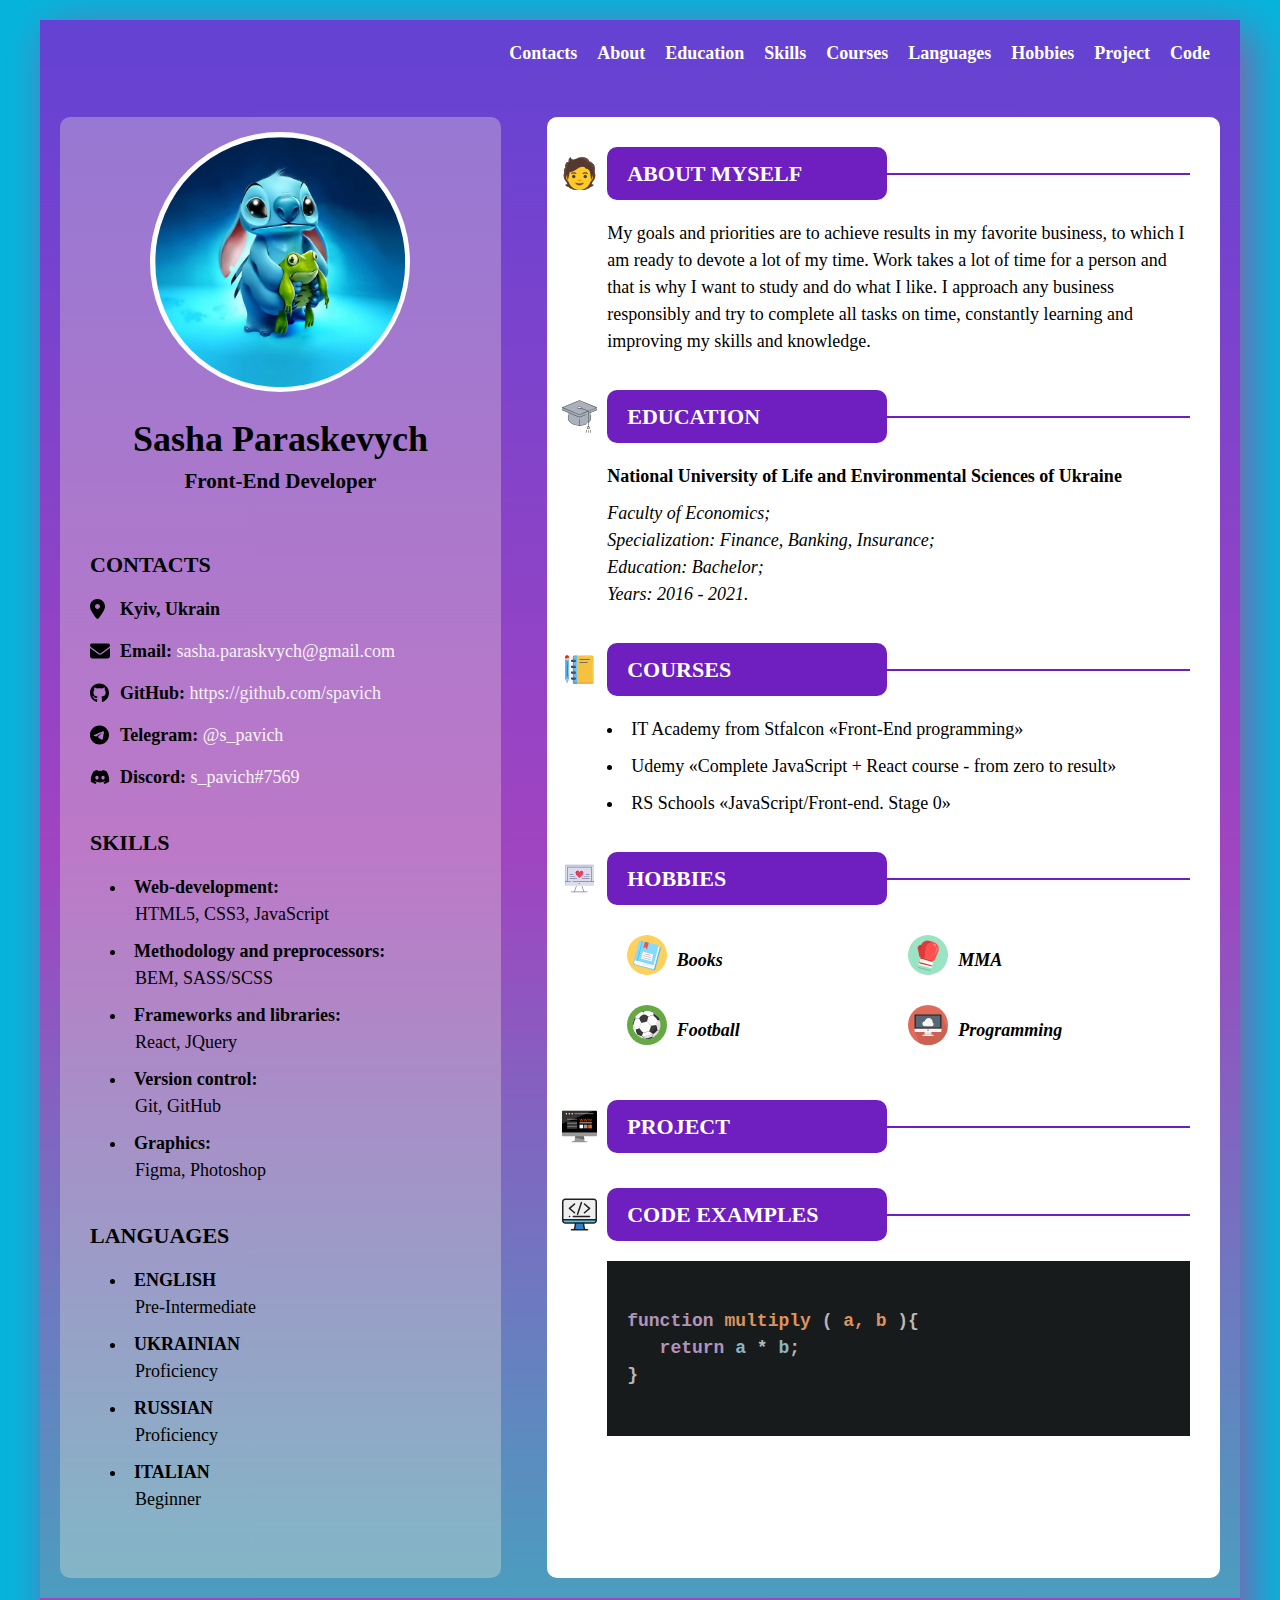
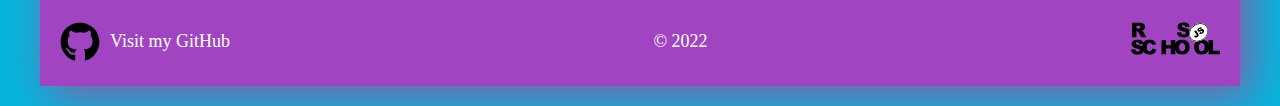
==== index.html @ 83ebffcd "feat: make CV on desktop and mobile version" ====
<!DOCTYPE html>
<html lang="en">
<head>
	<meta charset="UTF-8">
	<meta http-equiv="X-UA-Compatible" content="IE=edge">
	<meta name="viewport" content="width=device-width, initial-scale=1.0">
	<title>CV</title>
	<!-- Reset style CSS -->
	<link rel="stylesheet" href="css/reset.css">
	<!-- CSS -->
	<link rel="stylesheet" href="css/style.css">
	<!-- Media CSS -->
	<link rel="stylesheet" href="css/media.css">
</head>
<body>
	<div class="wrapper">
		<header class="header">
			<nav class="menu">
				<ul class="menu__list">
					<li class="menu__item">
						<a class="menu__link" href="#contacts">Contacts</a>
					</li>
					<li class="menu__item">
						<a class="menu__link" href="#about">About</a>
					</li>
					<li class="menu__item">
						<a class="menu__link" href="#education">education</a>
					</li>
					<li class="menu__item">
						<a class="menu__link" href="#skills">Skills</a>
					</li>
					<li class="menu__item">
						<a class="menu__link" href="#courses">courses</a>
					</li>
					<li class="menu__item">
						<a class="menu__link" href="#languages">languages</a>
					</li>
					<li class="menu__item">
						<a class="menu__link" href="#hobbies">hobbies</a>
					</li>
					<li class="menu__item">
						<a class="menu__link" href="#project">Project</a>
					</li>
					<li class="menu__item">
						<a class="menu__link" href="#code">Code</a>
					</li>
				</ul>
			</nav>
		</header>
	
		<main class="main">
			<div class="main__left">
				<section class="user">
					<div class="avatar">
						<img class="avatar__img" src="img/avatar.jpg" alt="avatar">
					</div>
					<h1 class="h1">Sasha Paraskevych</h1>
					<h3 class="h3">Front-End Developer</h3>
				</section>
				<section class="contacts section--margin-bottom" id="contacts">
					<h2 class="h2">contacts</h2>
					<ul class="contacts__list">
						<li class="contacts__item">
							<div class="contacts__image contacts__image-location"></div>
							<div class="contacts__text">
								<strong class="contacts__text-name">Kyiv, Ukrain</strong>
							</div>
						</li>
						<li class="contacts__item">
							<div class="contacts__image contacts__image-email"></div>
							<div class="contacts__text">
								<strong class="contacts__text-name">Email:</strong>
								<a class="contacts__link" target="_blank" href="mailto:sasha.paraskvych@gmail.com">sasha.paraskvych@gmail.com</a>
							</div>
						</li>
						<li class="contacts__item">
							<div class="contacts__image contacts__image-github"></div>
							<div class="contacts__text">
								<strong class="contacts__text-name">GitHub:</strong>
								<a class="contacts__link" target="_blank" href="https://github.com/spavich">https://github.com/spavich</a>
							</div>
						</li>
						<li class="contacts__item">
							<div class="contacts__image contacts__image-telegram"></div>
							<div class="contacts__text">
								<strong class="contacts__text-name">Telegram:</strong>
								<a class="contacts__link" target="_blank" href="https://t.me/s_pavich">@s_pavich</a>
							</div>
						</li>
						<li class="contacts__item">
							<div class="contacts__image contacts__image-discord"></div>
							<div class="contacts__text">
								<strong class="contacts__text-name">Discord:</strong>
								<a class="contacts__link"  target="_blank" href="https://discord.gg/GcgYrSXfyS">s_pavich#7569</a>
							</div>
						</li>
					</ul>
				</section>
				<section class="skills section--margin-bottom" id="skills">
					<h2 class="h2">skills</h2>
					<ul class="skills__list">
						<li class="skills__item">
							<strong>Web-development:</strong>
							<span>HTML5, CSS3, JavaScript</span>
						</li>
						<li class="skills__item">
							<strong>Methodology and preprocessors:</strong>
							<span>BEM, SASS/SCSS</span>
						</li>
						<li class="skills__item">
							<strong>Frameworks and libraries:</strong>
							<span>React, JQuery</span>
						</li>
						<li class="skills__item">
							<strong>Version control:</strong>
							<span>Git, GitHub</span>
						</li>
						<li class="skills__item">
							<strong>Graphics:</strong>
							<span>Figma, Photoshop</span>
						</li>
					</ul>
				</section>
				<section class="languages section--margin-bottom"  id="languages">
					<h2 class="h2">languages</h2>
					<ul class="languages__list">
						<li class="languages__item">
							<strong>ENGLISH</strong>
							<span>Pre-Intermediate</span>
						</li>
						<li class="languages__item">
							<strong>UKRAINIAN</strong>
							<span>Proficiency</span>
						</li>
						<li class="languages__item">
							<strong>russian</strong>
							<span>Proficiency</span>
						</li>
						<li class="languages__item">
							<strong>Italian</strong>
							<span>Beginner</span>
						</li>
					</ul>
				</section>
			</div>
			<div class="main__right">
				<section class="about section--margin-bottom" id="about">
					<div class="h2-wrapper">
						<img class="h2-wrapper__image" src="img/mainRight_icon/person.svg" alt="person">
						<h2 class="h2 h2-wrapper__line">ABOUT MYSELF</h2>
					</div>
					<p class="about__text">
						My goals and priorities are to achieve results in my favorite business, to which I am ready to devote a lot of my time. Work takes a lot of time for a person and that is why I want to study and do what I like. I approach any business responsibly and try to complete all tasks on time, constantly learning and improving my skills and knowledge.
					</p>
				</section>
				<section class="education section--margin-bottom" id="education">
					<div class="h2-wrapper">
						<img class="h2-wrapper__image" src="img/mainRight_icon/education.svg" alt="education">
						<h2 class="h2 h2-wrapper__line">education</h2>
					</div>
					<p class="education__text">
						<strong class="education__text-strong">National University of Life and Environmental Scienсes of Ukraine</strong>
					</p>
					<p class="education__text">Faculty of Economics;</p>
					<p class="education__text">Specialization: Finance, Banking, Insurance;</p>
					<p class="education__text">Education: Bachelor;</p>
					<p class="education__text">Years: 2016 - 2021.</p>
				</section>
				<section class="courses section--margin-bottom" id="courses">
					<div class="h2-wrapper">
						<img class="h2-wrapper__image" src="img/mainRight_icon/courses.svg" alt="courses">
						<h2 class="h2 h2-wrapper__line">COURSES</h2>
					</div>
					<ul class="courses__list">
						<li class="courses__item">IT Academy from Stfalcon «Front-End programming»</li>
						<li class="courses__item">Udemy «Complete JavaScript + React course - from zero to result»</li>
						<li class="courses__item">RS Schools «JavaScript/Front-end. Stage 0»</li>
					</ul>
				</section>
				<section class="hobbies section--margin-bottom" id="hobbies">
					<div class="h2-wrapper">
						<img class="h2-wrapper__image" src="img/mainRight_icon/hobbies.svg" alt="hobbies">
						<h2 class="h2 h2-wrapper__line">hobbies</h2>
					</div>
					<ul class="hobbies__list">
						<li class="hobbies__item">
							<div class="hobbies__image hobbies__image-book"></div>
							<span class="hobbies__name">Books</span>
						</li>
						<li class="hobbies__item">
							<div class="hobbies__image hobbies__image-mma"></div>
							<span class="hobbies__name">MMA</span>
						</li>
						<li class="hobbies__item">
							<div class="hobbies__image hobbies__image-football"></div>
							<span class="hobbies__name">Football</span>
						</li>
						<li class="hobbies__item">
							<div class="hobbies__image hobbies__image-programming"></div>
							<span class="hobbies__name">Programming</span>
						</li>
					</ul>
				</section>
				<section class="project section--margin-bottom" id="project">
					<div class="h2-wrapper">
						<img class="h2-wrapper__image" src="img/mainRight_icon/project.svg" alt="project">
						<h2 class="h2 h2-wrapper__line">project</h2>
					</div>
					<!-- My future projects -->
				</section>
				<section class="code-examples section--margin-bottom" id="code">
					<div class="h2-wrapper">
						<img class="h2-wrapper__image" src="img/mainRight_icon/code.svg" alt="code">
						<h2 class="h2 h2-wrapper__line">code examples</h2>
					</div>
					<pre class="code-javascript">
						<code class="code-javascript__box">
							<span class="code--violet">function</span><span class="code--orange">  multiply </span>&#40;<span class="code--orange"> a, b</span> &#41;</span>&#123;
							<span class="code--violet" style="white-space: pre-wrap">   return</span> <span class="code--blue">a</span> * <span class="code--blue">b</span>; 
							&#125;
						</code>
					</pre>
				</section>
			</div>
		</main>
		
		<footer class="footer">
			<div class="footer__github-link">
				<a class="github-link" href="https://github.com/spavich" target="_blank">
					<svg xmlns="http://www.w3.org/2000/svg" viewBox="0 0 496 512" width="40px" height="40px">
						<path d="M165.9 397.4c0 2-2.3 3.6-5.2 3.6-3.3.3-5.6-1.3-5.6-3.6 0-2 2.3-3.6 5.2-3.6 3-.3 5.6 1.3 5.6 3.6zm-31.1-4.5c-.7 2 1.3 4.3 4.3 4.9 2.6 1 5.6 0 6.2-2s-1.3-4.3-4.3-5.2c-2.6-.7-5.5.3-6.2 2.3zm44.2-1.7c-2.9.7-4.9 2.6-4.6 4.9.3 2 2.9 3.3 5.9 2.6 2.9-.7 4.9-2.6 4.6-4.6-.3-1.9-3-3.2-5.9-2.9zM244.8 8C106.1 8 0 113.3 0 252c0 110.9 69.8 205.8 169.5 239.2 12.8 2.3 17.3-5.6 17.3-12.1 0-6.2-.3-40.4-.3-61.4 0 0-70 15-84.7-29.8 0 0-11.4-29.1-27.8-36.6 0 0-22.9-15.7 1.6-15.4 0 0 24.9 2 38.6 25.8 21.9 38.6 58.6 27.5 72.9 20.9 2.3-16 8.8-27.1 16-33.7-55.9-6.2-112.3-14.3-112.3-110.5 0-27.5 7.6-41.3 23.6-58.9-2.6-6.5-11.1-33.3 2.6-67.9 20.9-6.5 69 27 69 27 20-5.6 41.5-8.5 62.8-8.5s42.8 2.9 62.8 8.5c0 0 48.1-33.6 69-27 13.7 34.7 5.2 61.4 2.6 67.9 16 17.7 25.8 31.5 25.8 58.9 0 96.5-58.9 104.2-114.8 110.5 9.2 7.9 17 22.9 17 46.4 0 33.7-.3 75.4-.3 83.6 0 6.5 4.6 14.4 17.3 12.1C428.2 457.8 496 362.9 496 252 496 113.3 383.5 8 244.8 8zM97.2 352.9c-1.3 1-1 3.3.7 5.2 1.6 1.6 3.9 2.3 5.2 1 1.3-1 1-3.3-.7-5.2-1.6-1.6-3.9-2.3-5.2-1zm-10.8-8.1c-.7 1.3.3 2.9 2.3 3.9 1.6 1 3.6.7 4.3-.7.7-1.3-.3-2.9-2.3-3.9-2-.6-3.6-.3-4.3.7zm32.4 35.6c-1.6 1.3-1 4.3 1.3 6.2 2.3 2.3 5.2 2.6 6.5 1 1.3-1.3.7-4.3-1.3-6.2-2.2-2.3-5.2-2.6-6.5-1zm-11.4-14.7c-1.6 1-1.6 3.6 0 5.9 1.6 2.3 4.3 3.3 5.6 2.3 1.6-1.3 1.6-3.9 0-6.2-1.4-2.3-4-3.3-5.6-2z"/>
					</svg>
					<span class="github-link__span">Visit my GitHub</span>
				</a>
			</div>
			<div class="footer__copy">
				<p>© 2022</p>
			</div>
			<div class="footer__rsschool">
				<a class="rsschool-link" href="https://rs.school/js/" target="_blank">
					<svg width="89px" height="40px"  id="Layer_1" xmlns="http://www.w3.org/2000/svg" xmlns:xlink="http://www.w3.org/1999/xlink" viewBox="0 0 552.8 205.3"><style>.st0{fill:#fff}.st1{clip-path:url(#SVGID_2_)}.st2{clip-path:url(#SVGID_4_)}.st3{clip-path:url(#SVGID_6_)}.st4{clip-path:url(#SVGID_8_)}.st5{fill:#fff;stroke:#000;stroke-width:4;stroke-miterlimit:10}.st6{clip-path:url(#SVGID_8_)}.st6,.st7{fill:none;stroke:#000;stroke-width:4;stroke-miterlimit:10}.st8,.st9{clip-path:url(#SVGID_10_)}.st9{fill:none;stroke:#000;stroke-width:4;stroke-miterlimit:10}</style><title>rs_school_js</title><path d="M285.4 68l26.3-1.7c.6 4.3 1.7 7.5 3.5 9.8 2.9 3.6 6.9 5.4 12.2 5.4 3.9 0 7-.9 9.1-2.8 2-1.5 3.2-3.9 3.2-6.4 0-2.4-1.1-4.7-3-6.2-2-1.8-6.7-3.6-14.1-5.2-12.1-2.7-20.8-6.3-25.9-10.9-5.1-4.3-8-10.6-7.8-17.3 0-4.6 1.4-9.2 4-13 3-4.3 7.1-7.7 12-9.6 5.3-2.3 12.7-3.5 22-3.5 11.4 0 20.1 2.1 26.1 6.4 6 4.2 9.6 11 10.7 20.3l-26 1.5c-.7-4-2.1-6.9-4.4-8.8s-5.3-2.8-9.2-2.8c-3.2 0-5.6.7-7.2 2-1.5 1.2-2.5 3-2.4 5 0 1.5.8 2.9 2 3.8 1.3 1.2 4.4 2.3 9.3 3.3 12.1 2.6 20.7 5.2 26 7.9 5.3 2.7 9.1 6 11.4 9.9 2.4 4 3.6 8.6 3.5 13.3 0 5.6-1.6 11.2-4.8 15.9-3.3 4.9-7.9 8.7-13.3 11-5.7 2.5-12.9 3.8-21.5 3.8-15.2 0-25.7-2.9-31.6-8.8S286.1 77 285.4 68zM6.3 97.6V8.2h46.1c8.5 0 15.1.7 19.6 2.2 4.4 1.4 8.3 4.3 10.9 8.2 2.9 4.3 4.3 9.3 4.2 14.5.3 8.8-4.2 17.2-11.9 21.6-3 1.7-6.3 2.9-9.7 3.5 2.5.7 5 1.9 7.2 3.3 1.7 1.4 3.1 3 4.4 4.7 1.5 1.7 2.8 3.6 3.9 5.6l13.4 25.9H63L48.2 70.2c-1.9-3.5-3.5-5.8-5-6.9-2-1.4-4.4-2.1-6.8-2.1H34v36.3H6.3zM34 44.4h11.7c2.5-.2 4.9-.6 7.3-1.2 1.8-.3 3.4-1.3 4.5-2.8 2.7-3.6 2.3-8.7-1-11.8-1.8-1.5-5.3-2.3-10.3-2.3H34v18.1zM0 174.2l26.3-1.7c.6 4.3 1.7 7.5 3.5 9.8 2.8 3.6 6.9 5.5 12.2 5.5 3.9 0 7-.9 9.1-2.8 2-1.6 3.2-3.9 3.2-6.4 0-2.4-1.1-4.7-3-6.2-2-1.8-6.7-3.6-14.2-5.2-12.1-2.7-20.8-6.3-25.9-10.9-5.1-4.3-8-10.6-7.8-17.3 0-4.6 1.4-9.2 4-13 3-4.3 7.1-7.7 12-9.6 5.3-2.3 12.7-3.5 22-3.5 11.4 0 20.1 2.1 26.1 6.4s9.5 11 10.6 20.3l-26 1.5c-.7-4-2.1-6.9-4.4-8.8-2.2-1.9-5.3-2.8-9.2-2.7-3.2 0-5.6.7-7.2 2.1-1.6 1.2-2.5 3-2.4 5 0 1.5.8 2.9 2 3.8 1.3 1.2 4.4 2.3 9.3 3.3 12.1 2.6 20.7 5.2 26 7.9 5.3 2.7 9.1 6 11.4 9.9 2.4 4 3.6 8.6 3.6 13.2 0 5.6-1.7 11.1-4.8 15.8-3.3 4.9-7.9 8.7-13.3 11-5.7 2.5-12.9 3.8-21.5 3.8-15.2 0-25.7-2.9-31.6-8.8-5.9-6-9.2-13.4-10-22.4z"/><path d="M133 167.2l24.2 7.3c-1.3 6.1-4 11.9-7.7 17-3.4 4.5-7.9 8-13 10.3-5.2 2.3-11.8 3.5-19.8 3.5-9.7 0-17.7-1.4-23.8-4.2-6.2-2.8-11.5-7.8-16-14.9-4.5-7.1-6.7-16.2-6.7-27.3 0-14.8 3.9-26.2 11.8-34.1s19-11.9 33.4-11.9c11.3 0 20.1 2.3 26.6 6.8 6.4 4.6 11.2 11.6 14.4 21l-24.4 5.4c-.6-2.1-1.5-4.2-2.7-6-1.5-2.1-3.4-3.7-5.7-4.9-2.3-1.2-4.9-1.7-7.5-1.7-6.3 0-11.1 2.5-14.4 7.6-2.5 3.7-3.8 9.6-3.8 17.6 0 9.9 1.5 16.7 4.5 20.4 3 3.7 7.2 5.5 12.7 5.5 5.3 0 9.3-1.5 12-4.4 2.7-3.1 4.7-7.4 5.9-13zm56.5-52.8h27.6v31.3h30.2v-31.3h27.8v89.4h-27.8v-36.2h-30.2v36.2h-27.6v-89.4z"/><path d="M271.3 159.1c0-14.6 4.1-26 12.2-34.1 8.1-8.1 19.5-12.2 34-12.2 14.9 0 26.3 4 34.4 12S364 144 364 158.4c0 10.5-1.8 19-5.3 25.7-3.4 6.6-8.7 12-15.2 15.6-6.7 3.7-15 5.6-24.9 5.6-10.1 0-18.4-1.6-25-4.8-6.8-3.4-12.4-8.7-16.1-15.2-4.1-7-6.2-15.7-6.2-26.2zm27.6.1c0 9 1.7 15.5 5 19.5 3.3 3.9 7.9 5.9 13.7 5.9 5.9 0 10.5-1.9 13.8-5.8s4.9-10.8 4.9-20.8c0-8.4-1.7-14.6-5.1-18.4-3.4-3.9-8-5.8-13.8-5.8-5.1-.2-10 2-13.4 5.9-3.4 3.9-5.1 10.4-5.1 19.5zm93.4-.1c0-14.6 4.1-26 12.2-34.1 8.1-8.1 19.5-12.2 34-12.2 14.9 0 26.4 4 34.4 12S485 144 485 158.4c0 10.5-1.8 19-5.3 25.7-3.4 6.6-8.7 12-15.2 15.6-6.7 3.7-15 5.6-24.9 5.6-10.1 0-18.4-1.6-25-4.8-6.8-3.4-12.4-8.7-16.1-15.2-4.1-7-6.2-15.7-6.2-26.2zm27.6.1c0 9 1.7 15.5 5 19.5 3.3 3.9 7.9 5.9 13.7 5.9 5.9 0 10.5-1.9 13.8-5.8 3.3-3.9 4.9-10.8 4.9-20.8 0-8.4-1.7-14.6-5.1-18.4-3.4-3.9-8-5.8-13.8-5.8-5.1-.2-10.1 2-13.4 5.9-3.4 3.9-5.1 10.4-5.1 19.5z"/><path d="M482.1 114.4h27.6v67.4h43.1v22H482v-89.4z"/><ellipse transform="rotate(-37.001 420.46 67.88)" class="st0" cx="420.5" cy="67.9" rx="63" ry="51.8"/><defs><ellipse id="SVGID_1_" transform="rotate(-37.001 420.46 67.88)" cx="420.5" cy="67.9" rx="63" ry="51.8"/></defs><clipPath id="SVGID_2_"><use xlink:href="#SVGID_1_" overflow="visible"/></clipPath><g class="st1"><path transform="rotate(-37.001 420.82 68.353)" class="st0" d="M330.9-14.2h179.8v165.1H330.9z"/><g id="Layer_2_1_"><defs><path id="SVGID_3_" transform="rotate(-37.001 420.82 68.353)" d="M330.9-14.2h179.8v165.1H330.9z"/></defs><clipPath id="SVGID_4_"><use xlink:href="#SVGID_3_" overflow="visible"/></clipPath><g id="Layer_1-2" class="st2"><ellipse transform="rotate(-37.001 420.46 67.88)" class="st0" cx="420.5" cy="67.9" rx="63" ry="51.8"/><defs><ellipse id="SVGID_5_" transform="rotate(-37.001 420.46 67.88)" cx="420.5" cy="67.9" rx="63" ry="51.8"/></defs><clipPath id="SVGID_6_"><use xlink:href="#SVGID_5_" overflow="visible"/></clipPath><g class="st3"><path transform="rotate(-37 420.799 68.802)" class="st0" d="M357.8 17h125.9v103.7H357.8z"/><defs><path id="SVGID_7_" transform="rotate(-37 420.799 68.802)" d="M357.8 17h125.9v103.7H357.8z"/></defs><clipPath id="SVGID_8_"><use xlink:href="#SVGID_7_" overflow="visible"/></clipPath><g class="st4"><ellipse transform="rotate(-37.001 420.46 67.88)" class="st5" cx="420.5" cy="67.9" rx="63" ry="51.8"/></g><path transform="rotate(-37 420.799 68.802)" class="st6" d="M357.8 17h125.9v103.7H357.8z"/><ellipse transform="rotate(-37.001 420.46 67.88)" class="st7" cx="420.5" cy="67.9" rx="63" ry="51.8"/><path transform="rotate(-37 420.799 68.802)" class="st0" d="M357.8 17h125.9v103.7H357.8z"/><defs><path id="SVGID_9_" transform="rotate(-37 420.799 68.802)" d="M357.8 17h125.9v103.7H357.8z"/></defs><clipPath id="SVGID_10_"><use xlink:href="#SVGID_9_" overflow="visible"/></clipPath><g class="st8"><ellipse transform="rotate(-37.001 420.46 67.88)" class="st5" cx="420.5" cy="67.9" rx="63" ry="51.8"/></g><path transform="rotate(-37 420.799 68.802)" class="st9" d="M357.8 17h125.9v103.7H357.8z"/><path transform="rotate(-37.001 420.82 68.353)" class="st7" d="M330.9-14.2h179.8v165.1H330.9z"/></g><ellipse transform="rotate(-37.001 420.46 67.88)" class="st7" cx="420.5" cy="67.9" rx="63" ry="51.8"/><path d="M392.4 61.3l10-7 12.3 17.5c2.1 2.8 3.7 5.8 4.9 9.1.7 2.5.5 5.2-.5 7.6-1.3 3-3.4 5.5-6.2 7.3-3.3 2.3-6.1 3.6-8.5 4-2.3.4-4.7 0-6.9-1-2.4-1.2-4.5-2.9-6.1-5.1l8.6-8c.7 1.1 1.6 2.1 2.6 2.9.7.5 1.5.8 2.4.8.7 0 1.4-.3 1.9-.7 1-.6 1.7-1.8 1.6-3-.3-1.7-1-3.4-2.1-4.7l-14-19.7zm30 11.1l9.1-7.2c1 1.2 2.3 2.1 3.7 2.6 2 .6 4.1.2 5.8-1.1 1.2-.8 2.2-1.9 2.6-3.3.6-1.8-.4-3.8-2.2-4.4-.3-.1-.6-.2-.9-.2-1.2-.1-3.3.4-6.4 1.7-5.1 2.1-9.1 2.9-12.1 2.6-2.9-.3-5.6-1.8-7.2-4.3-1.2-1.7-1.8-3.7-1.9-5.7 0-2.3.6-4.6 1.9-6.5 1.9-2.7 4.2-5 7-6.8 4.2-2.9 7.9-4.3 11.1-4.3 3.2 0 6.2 1.5 9 4.6l-9 7.1c-1.8-2.3-5.2-2.8-7.5-1l-.3.3c-1 .6-1.7 1.5-2.1 2.6-.3.8-.1 1.7.4 2.4.4.5 1 .9 1.7.9.8.1 2.2-.3 4.2-1.2 5-2.1 8.8-3.3 11.4-3.7 2.2-.4 4.5-.2 6.6.7 1.9.8 3.5 2.2 4.6 3.9 1.4 2 2.2 4.4 2.3 6.9.1 2.6-.6 5.1-2 7.3-1.8 2.7-4.1 5-6.8 6.8-5.5 3.8-10 5.4-13.6 4.8-3.9-.6-7.1-2.6-9.4-5.5z"/></g></g></g></svg>
				</a>
			</div>
		</footer>
	</div>
</body>
</html>
---- css/style.css ----
/* Fonts */
@font-face {
	font-family: 'Roboto-Medium';
	font-weight: 500;
	font-style: normal;
	font-display: swap;
	src: local('Roboto-Medium'),	
				url('../fonts/Roboto-Medium.woff2') format('woff2'),
				url('../fonts/Roboto-Medium.woff') format('Roboto');
}
@font-face {
	font-family: 'Roboto-Bold';
	font-weight: 700;
	font-style: normal;
	font-display: swap;
	src: local('Roboto-Bold'),	
				url('../fonts/Roboto-Bold.woff2') format('woff2'),
				url('../fonts/Roboto-Bold.woff') format('Roboto');
}
/*  */
html{
	scroll-behavior: smooth;
}
body{
	font-family: 'Roboto-Medium';
	font-weight: 500;
	font-size: 18px;
	line-height: 1.5;
	color: #ffffff;
	min-height: 100vh;
	background-color: #06b4db;
	padding: 20px;
}
.wrapper{
	max-width: 1200px;
  margin: 0 auto;
	min-height: 100vh;
	display: flex;
  flex-direction: column;
  justify-content: space-between;
	background: linear-gradient(0deg, #41a8bf,#a044c1,#6442d3);
	box-shadow: 10px 10px 40px -1px #9058a5;
}
a{
	text-decoration: none;
	color: #ffffff;
}
.h1,
.h3{
	text-align: center;
	white-space: nowrap;
}
.h2{
	font-family: 'Roboto-Bold';
	font-size: 22px;
	font-weight: 700;
	text-transform: uppercase;
}
.section--margin-bottom{
	margin-bottom: 35px;
}
/* Header */
.header{
	display: flex;
	align-items: center;
	justify-content: flex-end;
	padding: 20px;
}
.menu__list{
	display: flex;
	align-items: center;
	justify-content: space-between;
}
.menu__item{
	font-weight: bold;
	margin: 0 10px;
	text-transform: capitalize;
}
.menu__link{
	font-family: 'Roboto-Bold';
	font-weight: 700;
	padding-bottom: 5px;
	border-bottom: 1px solid rgba(255,245,215,0);
	transition: all 0.4s ease;
}
.menu__link:hover{
	color: #1ec9ef;
	border-bottom: 1px solid #1ec9ef;
}
/* Main */
.main{
	margin-top: 10px;
	display: flex;
	justify-content: space-between;
	padding: 20px;
	border: 10px;
}
.main__left,
.main__right{
	padding: 30px;
	border-radius: 10px;
}
/* Main__left*/
.main__left{
	flex: 0 0 38%;
	background: rgba(255,245,215,0.3);
	color: #000;
	padding-top: 15px;
}
.user{
	display: flex;
	flex-direction: column;
	align-items: center;
	margin-bottom: 50px;
}
.avatar {
	width: 260px;
	height: 260px;
	background-color: #ffffff;
	border-radius: 50%;
	margin-bottom: 20px;
	position: relative;
}
.avatar__img{
	width: 96%;
	height: 96%;
	object-fit: cover;
	border-radius: 50%;
	position: absolute;
	top: 50%;
	left: 50%;
	transform: translate(-50%, -50%);
	z-index: 11;
}
.main__left .h2{
	margin-bottom: 15px;
}
.contacts__item{
	display: flex;
	align-items: center;
	margin-bottom: 15px;
}
.contacts__image-location{
	background-image: url(../img/contacts_icon/location.svg);
}
.contacts__image-email{
	background-image: url(../img/contacts_icon/email.svg);
}
.contacts__image-github{
	background-image: url(../img/contacts_icon/github.svg);
}
.contacts__image-telegram{
	background-image: url(../img/contacts_icon/telegram.svg);
}
.contacts__image-discord{
	background-image: url(../img/contacts_icon/discord.svg);
}
.contacts__image{
	background-position: center left;
	background-repeat: no-repeat;
	background-size: contain;
	width: 20px;
	height: 20px;
	margin-right: 10px;
}
.contacts__link{
	color: #f7f3f3;
}
.skills__item,
.languages__item{
  list-style: inside;
	margin-bottom: 10px;
	padding-left: 20px;
}
.skills__item span,
.languages__item span{
	display: block;
	text-transform: capitalize;
	padding-left: 25px;
}
.languages__item strong{
	font-family: 'Roboto-Bold';
	font-weight: 700;
	text-transform: uppercase;
}
/* Main__right */
.main__right{
	flex: 0 0 58%;
	color: #000;
	background-color: #ffffff;
	padding-left: 60px;
	position: relative;
}
.h2-wrapper{
	display: flex;
	align-items: center;
	justify-content: space-between;
	color: #ffffff;
	margin-bottom: 20px;
}
.h2-wrapper::after{
	content: "";
	display: block;
	height: 2px;
	flex: 1 1 50%;
	background-color: #6f1fbf;
}
.h2-wrapper__image{
	width: 35px;
	height: 35px;
	position: absolute;
	left: 15px;
}
.h2-wrapper__line{
	width: 280px;
	padding: 10px 20px;
	background-color: #6f1fbf;
	border-radius: 10px;
}
.education__text{
	font-style: italic;
}
.education__text-strong {
	display: block;
	font-family: 'Roboto-Bold';
	font-weight: 700;
	font-style: normal;
	margin-bottom: 10px;
}
.courses__item{
  list-style: inside;
}
.courses__item:not(:last-child){
	margin-bottom: 10px;
}
.hobbies__list{
	display: flex;
	justify-content:space-evenly;
	flex-wrap: wrap;
}
.hobbies__item{
	display: flex;
	align-items: center;
	flex: 0 0 45%;
}
.hobbies__image-book{
	background-image: url(../img/mainRight_icon/book.svg);
	transform: rotate(15deg);
}
.hobbies__image-mma{
	background-image: url(../img/mainRight_icon/boxing.svg);
	transform: rotate(15deg);
}
.hobbies__image-football{
	background-image: url(../img/mainRight_icon/football.svg);
}
.hobbies__image-programming{
	background-image: url(../img/mainRight_icon/programming.svg);
}
.hobbies__image{
	background-size: cover;
	background-repeat: no-repeat;
	width: 40px;
	height: 40px;
	margin: 10px  10px 20px 0;
}
.hobbies__name{
	font-family: 'Roboto-Bold';
	font-weight: 700;
	font-style: italic;
}
.code-javascript{
	font-weight: bold;
	white-space: pre-line;
	color: #bbb6b6;
	background-color: #181b1c;
	padding: 20px;
}
.code--violet{
	color: #b294bb;
}
.code--orange{
	color: #de935f;
}
.code--blue{
	color: #89b6c5;
}
/* Footer */
.footer{
	display: flex;
	justify-content: space-between;
	align-items: center;
	padding: 20px;
	background-color: #a044c1;
}
.github-link{
	display: flex;
	align-items: center;
}
.github-link__span{
	margin-left: 10px;
}
---- css/media.css ----
@media (max-width: 1060px){
	.contacts__link {
    display: block;
	}
}
@media (max-width: 960px){
	body{
		padding: 0;
	}
	.header{
		display: none;
	}
	.main {
    display: block;
		margin-top: 0;
	}
	.main__left{
		border-radius: 10px 10px 0 0;
	}
	.user{
		margin-bottom: 35px;
	}
	.contacts__link {
    display: inline;
	}
	.section--margin-bottom:last-child{
		margin-bottom: 0;
	}
	.main__right{
		border-radius: 0 0 10px 10px;
	}
}
@media (max-width: 690px){
	body{
		font-size: 16px;
	}
	.h2{
		font-size: 20px;
	}
	.main__left{
		border-radius: 10px 10px 0 0;
	}
	.main__right{
		border-radius: 0 0 10px 10px;
	}
}
@media (max-width: 690px){
	.h2 {
    font-size: 18px;
	}
	.h2-wrapper__image {
		display: none;
	}
	.h2-wrapper__line {
    width: 100%;
	}
	.h2-wrapper::after {
		display: none;
	}
	.main{
		padding: 10px;
	}
	.main__left, .main__right {
    padding: 15px;
	}
	.avatar{
		width: 225px;
		height: 225px;
	}
	.user {
    margin-bottom: 25px;
	}
}
@media (max-width: 400px){
	body{
		font-size: 14px;
	}
	.h2 {
    font-size: 16px;
	}
	.avatar {
    width: 200px;
    height: 200px;
	}
	.section--margin-bottom,
	.user {
    margin-bottom: 20px;
	}
	.hobbies__list{
		display: block;
		margin-left: 10%;
	}
	footer{
		flex-direction: column;
	}
	.footer__github-link{
		order: 1;
		margin-bottom: 15px;
	}
	.footer__copy{
		order: 3;
	}
	.footer__rsschool{
		order: 2;
		margin-bottom: 20px;
	}
}
@media (max-width: 320px){
	body{
		font-size: 12px;
	}
	.h2 {
    font-size: 14px;
	}
	.main__left, .main__right {
    padding: 10px;
	}
	.code-javascript {
    padding: 10px;
	}
}
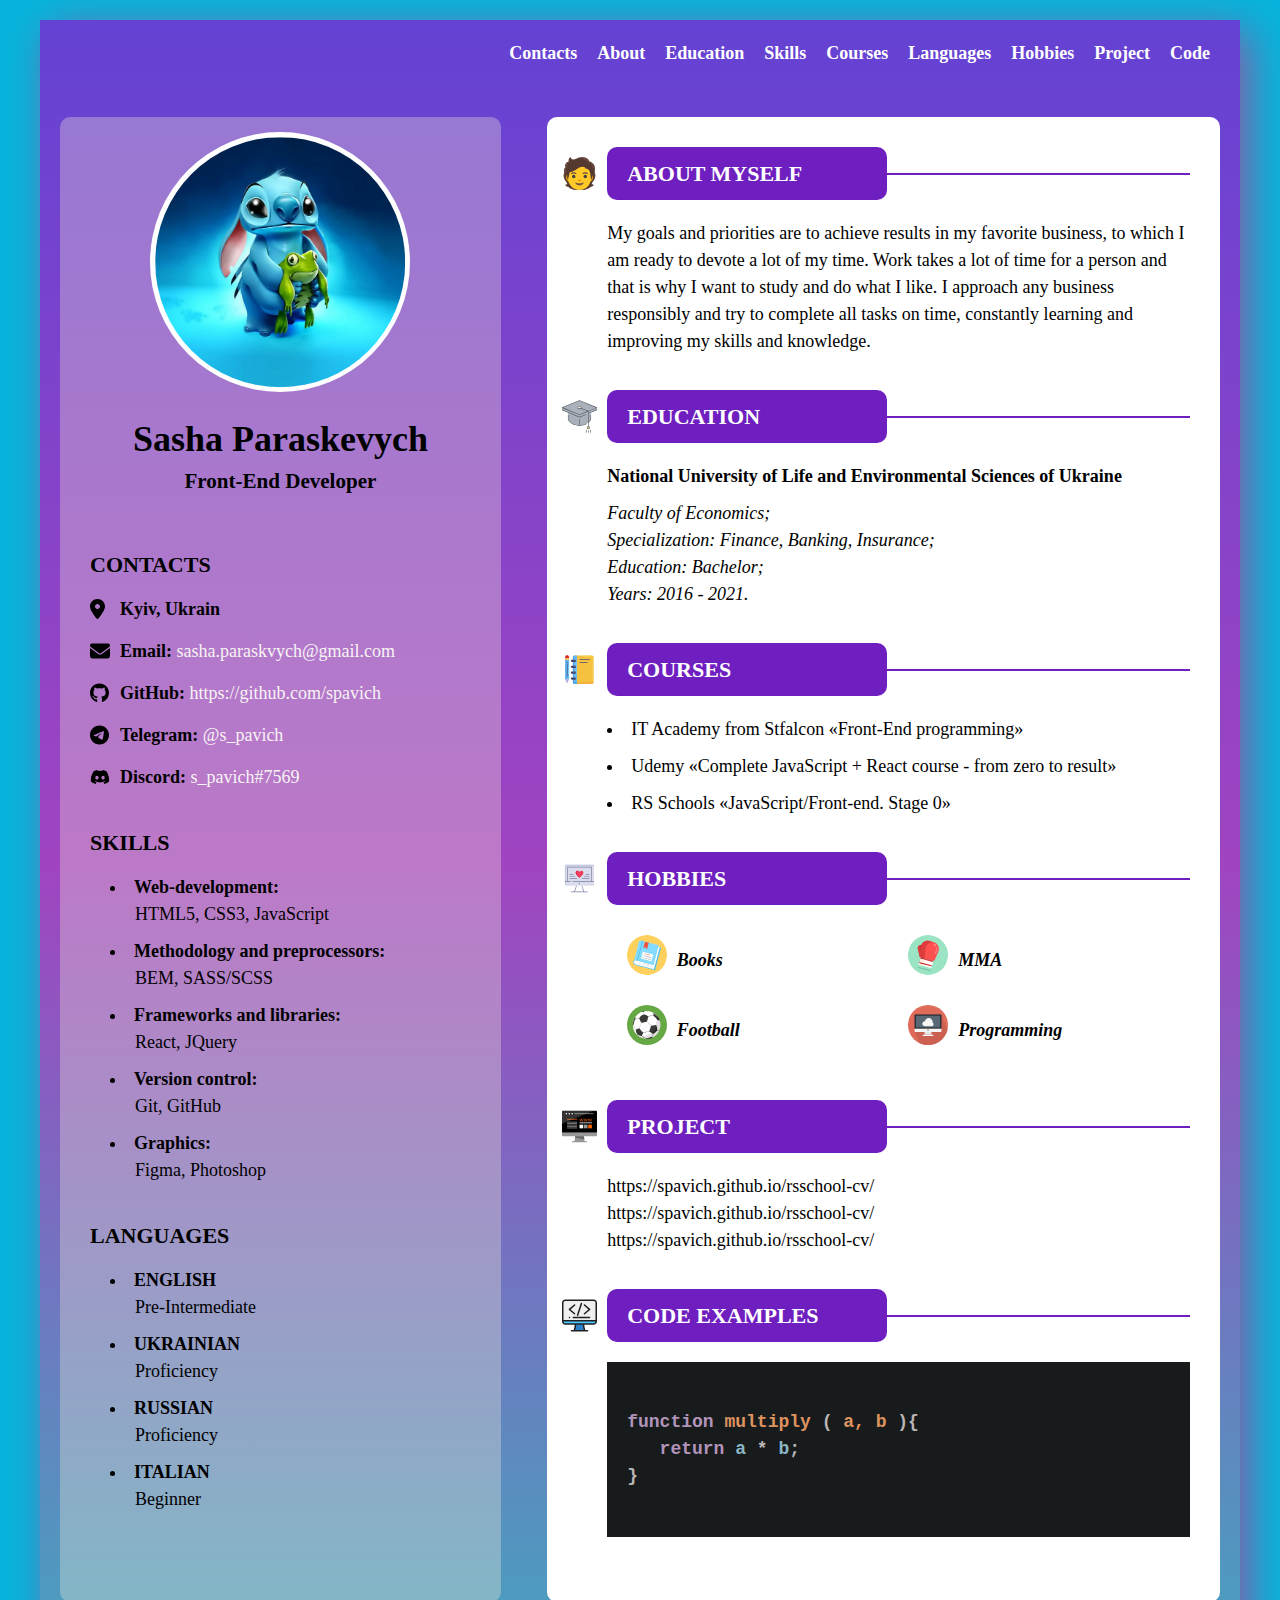
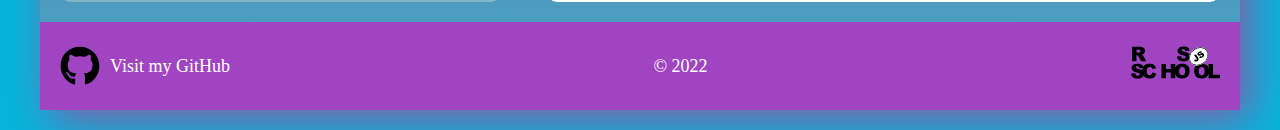
==== commit 0da25475: "feat: add My future projects" ====
--- a/index.html
+++ b/index.html
@@ -207,6 +207,17 @@
 						<h2 class="h2 h2-wrapper__line">project</h2>
 					</div>
 					<!-- My future projects -->
+					<ul class="project-list">
+						<li class="project-list__item">
+							<a class="project-list__link" target="_blank" href="https://spavich.github.io/rsschool-cv/">https://spavich.github.io/rsschool-cv/</a>
+						</li>
+						<li class="project-list__item">
+							<a class="project-list__link" target="_blank" href="https://spavich.github.io/rsschool-cv/">https://spavich.github.io/rsschool-cv/</a>
+						</li>
+						<li class="project-list__item">
+							<a class="project-list__link" target="_blank" href="https://spavich.github.io/rsschool-cv/">https://spavich.github.io/rsschool-cv/</a>
+						</li>
+					</ul>
 				</section>
 				<section class="code-examples section--margin-bottom" id="code">
 					<div class="h2-wrapper">
@@ -215,7 +226,7 @@
 					</div>
 					<pre class="code-javascript">
 						<code class="code-javascript__box">
-							<span class="code--violet">function</span><span class="code--orange">  multiply </span>&#40;<span class="code--orange"> a, b</span> &#41;</span>&#123;
+							<span class="code--violet">function</span><span class="code--orange">  multiply </span>&#40;<span class="code--orange"> a, b</span> &#41;&#123;
 							<span class="code--violet" style="white-space: pre-wrap">   return</span> <span class="code--blue">a</span> * <span class="code--blue">b</span>; 
 							&#125;
 						</code>
@@ -244,4 +255,4 @@
 		</footer>
 	</div>
 </body>
-</html>+</html>
--- a/css/style.css
+++ b/css/style.css
@@ -191,6 +191,9 @@
 	padding-left: 60px;
 	position: relative;
 }
+.main__right a{
+	color: inherit;
+}
 .h2-wrapper{
 	display: flex;
 	align-items: center;
